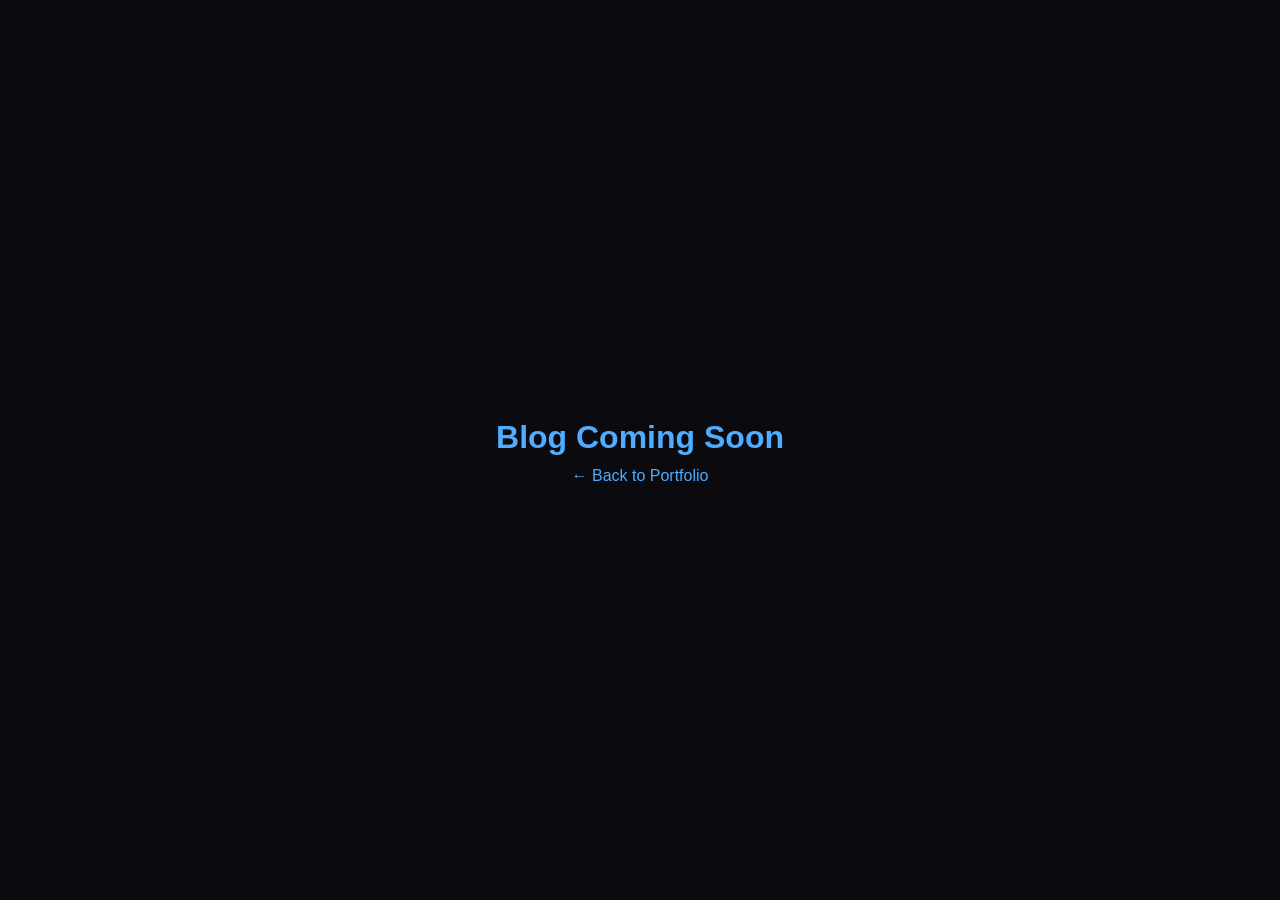
==== blog/index.html @ c4aecb7b "feat: complete UI/UX portfolio redesign" ====
<!DOCTYPE html>
<html lang="en">
<head>
  <meta charset="utf-8">
  <title>Blog - {data['name']}</title>
  <link rel="stylesheet" href="../css/main.css">
  <style>
    body { display: flex; justify-content: center; align-items: center; height: 100vh; }
    h1 { color: var(--accent-blue); }
  </style>
</head>
<body>
  <div style="text-align: center;">
    <h1>Blog Coming Soon</h1>
    <a href="../index.html">← Back to Portfolio</a>
  </div>
</body>
</html>
---- css/main.css ----
:root {
  --bg-color: #0a0a0f;
  --text-primary: #e2e8f0;
  --text-secondary: #94a3b8;
  --accent-blue: #4facfe;
  --accent-purple: #a855f7;
  --card-bg: rgba(255, 255, 255, 0.03);
  --card-border: rgba(255, 255, 255, 0.08);
  --glass-bg: rgba(10, 10, 15, 0.7);
}

/* Base Styles */
* {
  box-sizing: border-box;
  margin: 0;
  padding: 0;
}

body {
  font-family: 'Inter', sans-serif;
  background-color: var(--bg-color);
  color: var(--text-primary);
  line-height: 1.6;
  overflow-x: hidden;
}

h1, h2, h3, h4, h5, h6 {
  font-family: 'Outfit', sans-serif;
  font-weight: 600;
  color: #ffffff;
}

a {
  color: var(--accent-blue);
  text-decoration: none;
  transition: color 0.3s ease;
}

a:hover {
  color: #fff;
}

/* Navbar */
.navbar {
  position: fixed;
  top: 0;
  left: 0;
  width: 100%;
  padding: 1rem 2rem;
  background: var(--glass-bg);
  backdrop-filter: blur(12px);
  -webkit-backdrop-filter: blur(12px);
  border-bottom: 1px solid var(--card-border);
  display: flex;
  justify-content: space-between;
  align-items: center;
  z-index: 100;
}

.nav-brand {
  font-family: 'Outfit', sans-serif;
  font-size: 1.25rem;
  font-weight: 700;
  color: #fff;
  letter-spacing: 1px;
}

.nav-links {
  display: flex;
  gap: 2rem;
  list-style: none;
}

.nav-links a {
  color: var(--text-secondary);
  font-size: 0.95rem;
  font-weight: 500;
  text-transform: uppercase;
  letter-spacing: 0.5px;
}

.nav-links a:hover {
  color: var(--accent-blue);
}

.nav-links .blog-link {
  color: var(--accent-purple);
  border: 1px solid var(--accent-purple);
  padding: 0.25rem 0.75rem;
  border-radius: 20px;
}

.nav-links .blog-link:hover {
  background: rgba(168, 85, 247, 0.1);
}

/* Container */
.container {
  max-width: 1100px;
  margin: 0 auto;
  padding: 0 2rem;
}

/* Section Spacing */
.section {
  padding: 6rem 0;
}

.section-title {
  font-size: 2.5rem;
  margin-bottom: 3rem;
  text-align: center;
  background: linear-gradient(90deg, var(--accent-blue), var(--accent-purple));
  -webkit-background-clip: text;
  -webkit-text-fill-color: transparent;
}

/* Timeline (Experience) */
.timeline {
  position: relative;
  max-width: 800px;
  margin: 0 auto;
}

.timeline::before {
  content: '';
  position: absolute;
  top: 0;
  left: 20px;
  height: 100%;
  width: 2px;
  background: var(--card-border);
}

.timeline-item {
  position: relative;
  padding-left: 60px;
  margin-bottom: 3rem;
}

.timeline-marker {
  position: absolute;
  top: 5px;
  left: 14px;
  width: 14px;
  height: 14px;
  border-radius: 50%;
  background: var(--bg-color);
  border: 2px solid var(--accent-blue);
  box-shadow: 0 0 10px rgba(79, 172, 254, 0.5);
}

.timeline-content {
  background: var(--card-bg);
  border: 1px solid var(--card-border);
  padding: 1.5rem;
  border-radius: 12px;
  transition: transform 0.3s ease;
}

.timeline-content:hover {
  transform: translateY(-5px);
  border-color: rgba(79, 172, 254, 0.3);
}

.timeline-date {
  color: var(--accent-blue);
  font-size: 0.85rem;
  font-weight: 600;
  margin-bottom: 0.5rem;
  display: inline-block;
}

.timeline-title {
  font-size: 1.25rem;
  margin-bottom: 0.5rem;
}

.timeline-desc {
  color: var(--text-secondary);
  font-size: 0.95rem;
}
.timeline-desc ul {
  padding-left: 1.2rem;
  margin-top: 0.5rem;
}
.timeline-desc li {
  margin-bottom: 0.3rem;
}

/* Grid Cards (Projects, Achievements, Certs) */
.card-grid {
  display: grid;
  grid-template-columns: repeat(auto-fit, minmax(300px, 1fr));
  gap: 2rem;
}

.card {
  background: var(--card-bg);
  border: 1px solid var(--card-border);
  border-radius: 16px;
  padding: 2rem;
  transition: all 0.3s ease;
  display: flex;
  flex-direction: column;
}

.card:hover {
  transform: translateY(-10px);
  box-shadow: 0 10px 30px rgba(0, 0, 0, 0.5);
  border-color: rgba(168, 85, 247, 0.4);
}

.card-title {
  font-size: 1.5rem;
  margin-bottom: 1rem;
}

.card-body {
  color: var(--text-secondary);
  font-size: 0.95rem;
  flex-grow: 1;
}

.card-body ul {
  padding-left: 1.2rem;
  margin-top: 1rem;
}
.card-body li {
  margin-bottom: 0.5rem;
}

/* Specific styling for SVG diagrams inside cards */
.card-svg-wrapper {
  margin-top: 1.5rem;
  width: 100%;
  border-radius: 8px;
  overflow: hidden;
  background: rgba(0,0,0,0.2);
  border: 1px solid var(--card-border);
}

/* Skills Chart Container */
.skills-container {
  width: 100%;
  max-width: 600px;
  margin: 0 auto;
  height: 400px;
  position: relative;
}

/* Footer */
footer {
  text-align: center;
  padding: 2rem;
  border-top: 1px solid var(--card-border);
  color: var(--text-secondary);
  font-size: 0.9rem;
  margin-top: 4rem;
}

@media (max-width: 768px) {
  .nav-links {
    display: none; /* Consider a hamburger menu for mobile */
  }
  .section {
    padding: 4rem 0;
  }
}
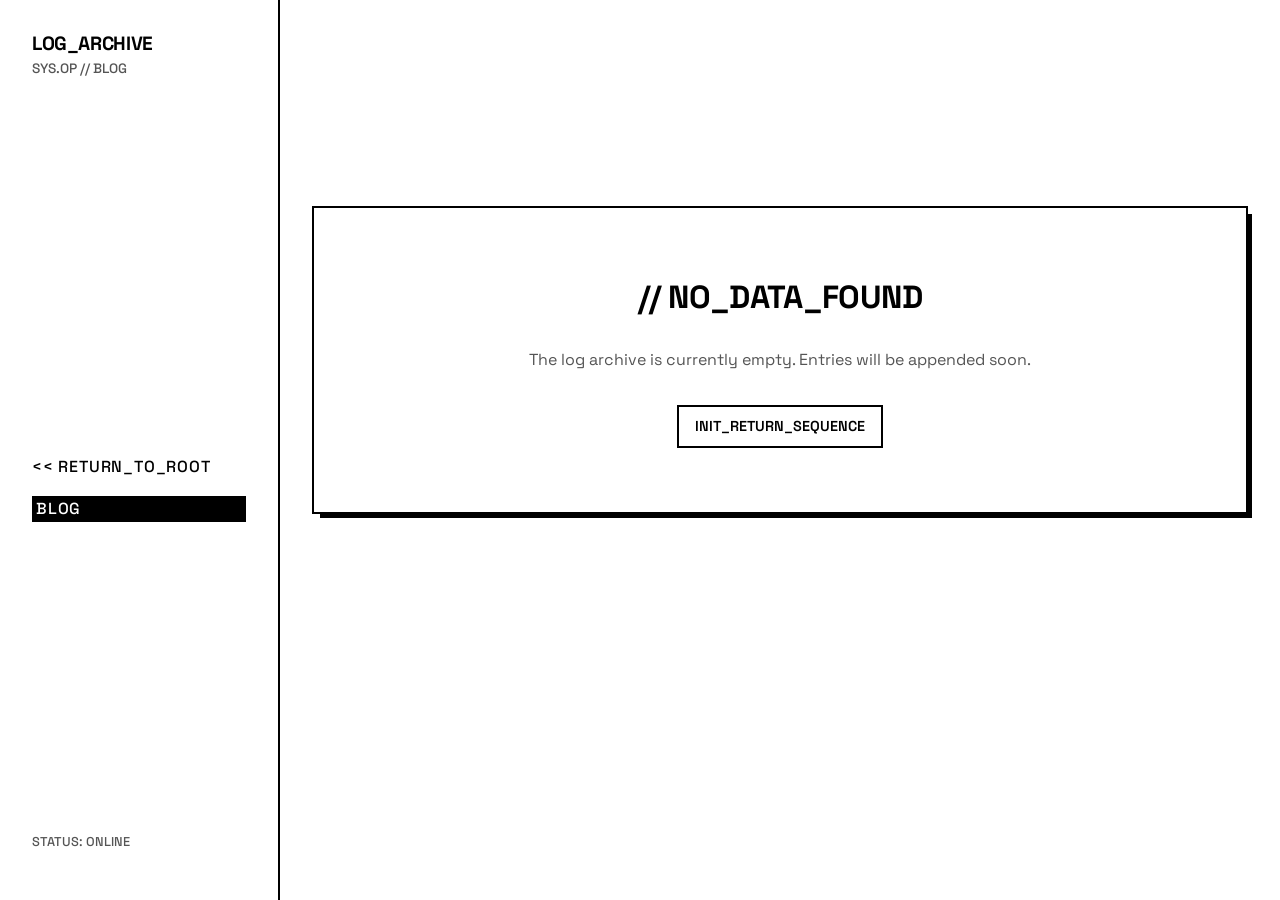
==== commit cfaa0518: "fix: Vercel typescript build errors" ====
--- a/blog/index.html
+++ b/blog/index.html
@@ -2,17 +2,49 @@
 <html lang="en">
 <head>
   <meta charset="utf-8">
-  <title>Blog - {data['name']}</title>
+  <meta name="viewport" content="width=device-width, initial-scale=1">
+  <title>LOG_ARCHIVE // BLOG</title>
+  
+  <link rel="stylesheet" href="../css/modern_normalize.css" />
+  <link rel="stylesheet" href="../css/html5bp.css">
   <link rel="stylesheet" href="../css/main.css">
-  <style>
-    body { display: flex; justify-content: center; align-items: center; height: 100vh; }
-    h1 { color: var(--accent-blue); }
-  </style>
 </head>
 <body>
-  <div style="text-align: center;">
-    <h1>Blog Coming Soon</h1>
-    <a href="../index.html">← Back to Portfolio</a>
-  </div>
+
+<div class="app-container">
+  
+  <!-- Left Navigation Rail -->
+  <nav class="nav-sidebar">
+    <div class="nav-brand">
+      <h1>LOG_ARCHIVE</h1>
+      <span>SYS.OP // BLOG</span>
+    </div>
+    
+    <div class="nav-links">
+      <a href="../index.html" class="nav-link"><< RETURN_TO_ROOT</a>
+      <a href="#" class="nav-link active">Blog</a>
+    </div>
+    
+    <div class="nav-footer">
+      <p>STATUS: ONLINE</p>
+    </div>
+  </nav>
+
+  <!-- Main Scrolling Content -->
+  <main class="main-content">
+    
+    <section class="section-block" style="min-height: 80vh; display: flex; flex-direction: column; justify-content: center;">
+      <div class="data-card" style="text-align: center; padding: var(--spacing-xl);">
+        <h2 style="border: none; margin-bottom: var(--spacing-md); font-size: 2rem;">// NO_DATA_FOUND</h2>
+        <p style="color: var(--text-secondary);">The log archive is currently empty. Entries will be appended soon.</p>
+        <div style="margin-top: var(--spacing-lg);">
+          <a href="../index.html" class="btn-primary">INIT_RETURN_SEQUENCE</a>
+        </div>
+      </div>
+    </section>
+
+  </main>
+</div>
+
 </body>
 </html>
--- a/css/html5bp.css
+++ b/css/html5bp.css
@@ -0,0 +1,247 @@
+/*! HTML5 Boilerplate v9.0.1 | MIT License | https://html5boilerplate.com/ */
+
+/* main.css 3.0.0 | MIT License | https://github.com/h5bp/main.css#readme */
+/*
+ * What follows is the result of much research on cross-browser styling.
+ * Credit left inline and big thanks to Nicolas Gallagher, Jonathan Neal,
+ * Kroc Camen, and the H5BP dev community and team.
+ */
+
+/* ==========================================================================
+   Base styles: opinionated defaults
+   ========================================================================== */
+
+html {
+  color: #222;
+  font-size: 1em;
+  line-height: 1.4;
+}
+
+/*
+ * Remove text-shadow in selection highlight:
+ * https://twitter.com/miketaylr/status/12228805301
+ *
+ * Customize the background color to match your design.
+ */
+
+::-moz-selection {
+  background: #b3d4fc;
+  text-shadow: none;
+}
+
+::selection {
+  background: #b3d4fc;
+  text-shadow: none;
+}
+
+/*
+ * A better looking default horizontal rule
+ */
+
+hr {
+  display: block;
+  height: 1px;
+  border: 0;
+  border-top: 1px solid #ccc;
+  margin: 1em 0;
+  padding: 0;
+}
+
+/*
+ * Remove the gap between audio, canvas, iframes,
+ * images, videos and the bottom of their containers:
+ * https://github.com/h5bp/html5-boilerplate/issues/440
+ */
+
+audio,
+canvas,
+iframe,
+img,
+svg,
+video {
+  vertical-align: middle;
+}
+
+/*
+ * Remove default fieldset styles.
+ */
+
+fieldset {
+  border: 0;
+  margin: 0;
+  padding: 0;
+}
+
+/*
+ * Allow only vertical resizing of textareas.
+ */
+
+textarea {
+  resize: vertical;
+}
+
+/* ==========================================================================
+   Author's custom styles
+   ========================================================================== */
+
+/* ==========================================================================
+   Helper classes
+   ========================================================================== */
+
+/*
+ * Hide visually and from screen readers
+ */
+
+.hidden,
+[hidden] {
+  display: none !important;
+}
+
+/*
+ * Hide only visually, but have it available for screen readers:
+ * https://snook.ca/archives/html_and_css/hiding-content-for-accessibility
+ *
+ * 1. For long content, line feeds are not interpreted as spaces and small width
+ *    causes content to wrap 1 word per line:
+ *    https://medium.com/@jessebeach/beware-smushed-off-screen-accessible-text-5952a4c2cbfe
+ */
+
+.visually-hidden {
+  border: 0;
+  clip: rect(0, 0, 0, 0);
+  height: 1px;
+  margin: -1px;
+  overflow: hidden;
+  padding: 0;
+  position: absolute;
+  white-space: nowrap;
+  width: 1px;
+  /* 1 */
+}
+
+/*
+ * Extends the .visually-hidden class to allow the element
+ * to be focusable when navigated to via the keyboard:
+ * https://www.drupal.org/node/897638
+ */
+
+.visually-hidden.focusable:active,
+.visually-hidden.focusable:focus {
+  clip: auto;
+  height: auto;
+  margin: 0;
+  overflow: visible;
+  position: static;
+  white-space: inherit;
+  width: auto;
+}
+
+/*
+ * Hide visually and from screen readers, but maintain layout
+ */
+
+.invisible {
+  visibility: hidden;
+}
+
+/*
+ * Clearfix: contain floats
+ *
+ * The use of `table` rather than `block` is only necessary if using
+ * `::before` to contain the top-margins of child elements.
+ */
+
+.clearfix::before,
+.clearfix::after {
+  content: "";
+  display: table;
+}
+
+.clearfix::after {
+  clear: both;
+}
+
+/* ==========================================================================
+   EXAMPLE Media Queries for Responsive Design.
+   These examples override the primary ('mobile first') styles.
+   Modify as content requires.
+   ========================================================================== */
+
+@media only screen and (min-width: 35em) {
+  /* Style adjustments for viewports that meet the condition */
+}
+
+@media print,
+  (-webkit-min-device-pixel-ratio: 1.25),
+  (min-resolution: 1.25dppx),
+  (min-resolution: 120dpi) {
+  /* Style adjustments for high resolution devices */
+}
+
+/* ==========================================================================
+   Print styles.
+   Inlined to avoid the additional HTTP request:
+   https://www.phpied.com/delay-loading-your-print-css/
+   ========================================================================== */
+
+@media print {
+  *,
+  *::before,
+  *::after {
+    background: #fff !important;
+    color: #000 !important;
+    /* Black prints faster */
+    box-shadow: none !important;
+    text-shadow: none !important;
+  }
+
+  a,
+  a:visited {
+    text-decoration: underline;
+  }
+
+  a[href]::after {
+    content: " (" attr(href) ")";
+  }
+
+  abbr[title]::after {
+    content: " (" attr(title) ")";
+  }
+
+  /*
+   * Don't show links that are fragment identifiers,
+   * or use the `javascript:` pseudo protocol
+   */
+  a[href^="#"]::after,
+  a[href^="javascript:"]::after {
+    content: "";
+  }
+
+  pre {
+    white-space: pre-wrap !important;
+  }
+
+  pre,
+  blockquote {
+    border: 1px solid #999;
+    page-break-inside: avoid;
+  }
+
+  tr,
+  img {
+    page-break-inside: avoid;
+  }
+
+  p,
+  h2,
+  h3 {
+    orphans: 3;
+    widows: 3;
+  }
+
+  h2,
+  h3 {
+    page-break-after: avoid;
+  }
+}
+
--- a/css/main.css
+++ b/css/main.css
@@ -1,269 +1,468 @@
+@import url('https://fonts.googleapis.com/css2?family=Space+Grotesk:wght@400;500;600;700&display=swap');
+
 :root {
-  --bg-color: #0a0a0f;
-  --text-primary: #e2e8f0;
-  --text-secondary: #94a3b8;
-  --accent-blue: #4facfe;
-  --accent-purple: #a855f7;
-  --card-bg: rgba(255, 255, 255, 0.03);
-  --card-border: rgba(255, 255, 255, 0.08);
-  --glass-bg: rgba(10, 10, 15, 0.7);
+  /* Minimalist Monochrome Token System */
+  --bg-color: #FFFFFF;
+  --surface-color: #FFFFFF;
+  --border-color: #000000;
+  --text-primary: #000000;
+  --text-secondary: #555555;
+  --accent-color: #000000; 
+  --accent-hover: #333333;
+  
+  --font-display: 'Space Grotesk', sans-serif;
+  --font-body: 'Space Grotesk', sans-serif;
+  
+  --spacing-xs: 0.25rem;
+  --spacing-sm: 0.5rem;
+  --spacing-md: 1rem;
+  --spacing-lg: 2rem;
+  --spacing-xl: 4rem;
 }
 
 /* Base Styles */
 * {
   box-sizing: border-box;
+}
+
+body {
+  font-family: var(--font-body);
+  background-color: var(--bg-color);
+  color: var(--text-primary);
   margin: 0;
   padding: 0;
-}
-
-body {
-  font-family: 'Inter', sans-serif;
+  line-height: 1.6;
+  font-size: 16px;
+  -webkit-font-smoothing: antialiased;
+}
+
+h1, h2, h3, h4, h5, h6 {
+  font-family: var(--font-display);
+  margin: 0 0 var(--spacing-md) 0;
+  font-weight: 700;
+  letter-spacing: -0.02em;
+  color: var(--text-primary);
+}
+
+h1 { font-size: 3rem; text-transform: uppercase; line-height: 1.1; }
+h2 { font-size: 1.5rem; text-transform: uppercase; border-bottom: 2px solid var(--border-color); padding-bottom: var(--spacing-sm); margin-bottom: var(--spacing-lg); }
+h3 { font-size: 1.25rem; font-weight: 600; }
+
+p { margin: 0 0 var(--spacing-md) 0; }
+
+a {
+  color: var(--text-primary);
+  text-decoration: underline;
+  text-decoration-thickness: 1px;
+  text-underline-offset: 4px;
+  transition: all 0.2s ease;
+}
+
+a:hover {
+  background-color: var(--text-primary);
+  color: var(--bg-color) !important;
+  text-decoration-color: transparent;
+}
+
+ul {
+  list-style-type: square;
+  padding-left: var(--spacing-lg);
+  color: var(--text-primary);
+}
+
+li {
+  margin-bottom: var(--spacing-sm);
+}
+
+/* Layout */
+.app-container {
+  display: grid;
+  grid-template-columns: 280px 1fr;
+  min-height: 100vh;
+}
+
+/* Navigation Sidebar */
+.nav-sidebar {
+  border-right: 2px solid var(--border-color);
+  padding: var(--spacing-lg);
+  position: sticky;
+  top: 0;
+  height: 100vh;
+  display: flex;
+  flex-direction: column;
+  justify-content: space-between;
   background-color: var(--bg-color);
-  color: var(--text-primary);
-  line-height: 1.6;
-  overflow-x: hidden;
-}
-
-h1, h2, h3, h4, h5, h6 {
-  font-family: 'Outfit', sans-serif;
-  font-weight: 600;
-  color: #ffffff;
-}
-
-a {
-  color: var(--accent-blue);
-  text-decoration: none;
-  transition: color 0.3s ease;
-}
-
-a:hover {
-  color: #fff;
-}
-
-/* Navbar */
-.navbar {
-  position: fixed;
-  top: 0;
-  left: 0;
-  width: 100%;
-  padding: 1rem 2rem;
-  background: var(--glass-bg);
-  backdrop-filter: blur(12px);
-  -webkit-backdrop-filter: blur(12px);
-  border-bottom: 1px solid var(--card-border);
-  display: flex;
-  justify-content: space-between;
-  align-items: center;
   z-index: 100;
+  overflow-y: auto;
 }
 
 .nav-brand {
-  font-family: 'Outfit', sans-serif;
-  font-size: 1.25rem;
-  font-weight: 700;
-  color: #fff;
-  letter-spacing: 1px;
+  margin-bottom: var(--spacing-xl);
+}
+
+.nav-brand h1 {
+  font-size: 1.2rem;
+  margin: 0;
+  line-height: 1.2;
+}
+
+.nav-brand span {
+  color: var(--text-secondary);
+  font-size: 0.85rem;
+  font-weight: 500;
 }
 
 .nav-links {
   display: flex;
-  gap: 2rem;
-  list-style: none;
-}
-
-.nav-links a {
-  color: var(--text-secondary);
-  font-size: 0.95rem;
+  flex-direction: column;
+  gap: var(--spacing-md);
+}
+
+.nav-link {
+  color: var(--text-primary);
+  font-size: 1rem;
   font-weight: 500;
   text-transform: uppercase;
-  letter-spacing: 0.5px;
-}
-
-.nav-links a:hover {
-  color: var(--accent-blue);
-}
-
-.nav-links .blog-link {
-  color: var(--accent-purple);
-  border: 1px solid var(--accent-purple);
-  padding: 0.25rem 0.75rem;
-  border-radius: 20px;
-}
-
-.nav-links .blog-link:hover {
-  background: rgba(168, 85, 247, 0.1);
-}
-
-/* Container */
-.container {
-  max-width: 1100px;
-  margin: 0 auto;
-  padding: 0 2rem;
-}
-
-/* Section Spacing */
-.section {
-  padding: 6rem 0;
-}
-
-.section-title {
-  font-size: 2.5rem;
-  margin-bottom: 3rem;
-  text-align: center;
-  background: linear-gradient(90deg, var(--accent-blue), var(--accent-purple));
-  -webkit-background-clip: text;
-  -webkit-text-fill-color: transparent;
-}
-
-/* Timeline (Experience) */
-.timeline {
+  letter-spacing: 0.05em;
+  display: inline-block;
+  text-decoration: none;
+}
+
+.nav-link:hover, .nav-link.active {
+  color: var(--bg-color) !important;
+  background-color: var(--text-primary) !important;
+  padding-left: var(--spacing-xs);
+}
+
+.nav-footer {
+  font-size: 0.8rem;
+  color: var(--text-secondary);
+  font-weight: 500;
+}
+
+/* Main Content Area */
+.main-content {
+  padding: 0;
+  min-width: 0; /* Prevents grid blowout */
+}
+
+/* Sections */
+.section-block {
+  padding: var(--spacing-xl) var(--spacing-lg);
+  border-bottom: 2px solid var(--border-color);
+}
+
+.section-block:last-child {
+  border-bottom: none;
+}
+
+/* Hero Section */
+.hero-section {
+  min-height: 80vh;
+  display: flex;
+  align-items: center;
   position: relative;
+  overflow: hidden;
+  padding: var(--spacing-xl) var(--spacing-lg);
+  border-bottom: 2px solid var(--border-color);
+}
+
+.hero-content {
+  position: relative;
+  z-index: 10;
   max-width: 800px;
-  margin: 0 auto;
-}
-
-.timeline::before {
-  content: '';
+}
+
+.sys-init {
+  color: var(--text-secondary);
+  font-size: 0.9rem;
+  margin-bottom: var(--spacing-md);
+  display: block;
+  font-weight: 600;
+  text-transform: uppercase;
+  letter-spacing: 0.05em;
+}
+
+.hero-title {
+  font-size: 5rem;
+  line-height: 1;
+  margin-bottom: var(--spacing-md);
+  word-break: break-word;
+}
+
+.hero-summary {
+  font-size: 1.25rem;
+  color: var(--text-secondary);
+  max-width: 650px;
+  font-weight: 500;
+}
+
+.hero-links {
+  display: flex;
+  flex-wrap: wrap;
+  gap: var(--spacing-md);
+  margin-top: var(--spacing-lg);
+}
+
+.btn-primary {
+  display: inline-block;
+  border: 2px solid var(--text-primary);
+  color: var(--text-primary) !important;
+  padding: var(--spacing-sm) var(--spacing-md);
+  text-transform: uppercase;
+  font-weight: 600;
+  font-size: 0.9rem;
+  background: transparent;
+  text-decoration: none;
+}
+
+.btn-primary:hover {
+  background-color: var(--text-primary);
+  color: var(--bg-color) !important;
+}
+
+/* Data Cards */
+.data-list {
+  display: flex;
+  flex-direction: column;
+  gap: var(--spacing-lg);
+}
+
+.data-card {
+  border: 2px solid var(--border-color);
+  background-color: var(--surface-color);
+  padding: var(--spacing-lg);
+  position: relative;
+}
+
+/* Blocky hover effect */
+.data-card::after {
+  content: "";
   position: absolute;
-  top: 0;
-  left: 20px;
+  top: 6px;
+  left: 6px;
+  width: 100%;
   height: 100%;
-  width: 2px;
-  background: var(--card-border);
-}
-
-.timeline-item {
+  background-color: var(--border-color);
+  z-index: -1;
+  transition: transform 0.2s ease;
+}
+
+.data-card:hover::after {
+  transform: translate(2px, 2px);
+}
+
+.data-card-header {
+  display: flex;
+  justify-content: space-between;
+  align-items: flex-start;
+  margin-bottom: var(--spacing-sm);
+  flex-wrap: wrap;
+  gap: var(--spacing-md);
+}
+
+.data-card-title {
+  font-family: var(--font-display);
+  font-size: 1.25rem;
+  margin: 0;
+  color: var(--text-primary);
+}
+
+.data-card-subtitle {
+  color: var(--text-secondary);
+  font-size: 1rem;
+  font-weight: 600;
+  margin-bottom: var(--spacing-sm);
+}
+
+.data-card-meta {
+  font-size: 0.9rem;
+  color: var(--text-primary);
+  font-weight: 600;
+  text-align: right;
+  border: 2px solid var(--border-color);
+  padding: var(--spacing-xs) var(--spacing-sm);
+}
+
+/* Projects Grid */
+.projects-grid {
+  display: grid;
+  grid-template-columns: repeat(auto-fill, minmax(320px, 1fr));
+  gap: var(--spacing-lg);
+}
+
+.project-card {
+  border: 2px solid var(--border-color);
+  background-color: var(--surface-color);
+  display: flex;
+  flex-direction: column;
   position: relative;
-  padding-left: 60px;
-  margin-bottom: 3rem;
-}
-
-.timeline-marker {
+}
+
+.project-card::after {
+  content: "";
   position: absolute;
-  top: 5px;
-  left: 14px;
-  width: 14px;
-  height: 14px;
-  border-radius: 50%;
-  background: var(--bg-color);
-  border: 2px solid var(--accent-blue);
-  box-shadow: 0 0 10px rgba(79, 172, 254, 0.5);
-}
-
-.timeline-content {
-  background: var(--card-bg);
-  border: 1px solid var(--card-border);
-  padding: 1.5rem;
-  border-radius: 12px;
-  transition: transform 0.3s ease;
-}
-
-.timeline-content:hover {
-  transform: translateY(-5px);
-  border-color: rgba(79, 172, 254, 0.3);
-}
-
-.timeline-date {
-  color: var(--accent-blue);
-  font-size: 0.85rem;
-  font-weight: 600;
-  margin-bottom: 0.5rem;
-  display: inline-block;
-}
-
-.timeline-title {
+  top: 6px;
+  left: 6px;
+  width: 100%;
+  height: 100%;
+  background-color: var(--border-color);
+  z-index: -1;
+  transition: transform 0.2s ease;
+}
+
+.project-card:hover::after {
+  transform: translate(2px, 2px);
+}
+
+.project-image-placeholder {
+  height: 200px;
+  border-bottom: 2px solid var(--border-color);
+  background-color: var(--bg-color);
+  display: flex;
+  align-items: center;
+  justify-content: center;
+  position: relative;
+  overflow: hidden;
+  background-image: repeating-linear-gradient(45deg, #f0f0f0 25%, transparent 25%, transparent 75%, #f0f0f0 75%, #f0f0f0), repeating-linear-gradient(45deg, #f0f0f0 25%, #ffffff 25%, #ffffff 75%, #f0f0f0 75%, #f0f0f0);
+  background-position: 0 0, 10px 10px;
+  background-size: 20px 20px;
+}
+
+.project-content {
+  padding: var(--spacing-lg);
+  flex: 1;
+  display: flex;
+  flex-direction: column;
+  background-color: var(--surface-color);
+}
+
+.project-content h3 {
+  margin-bottom: var(--spacing-sm);
   font-size: 1.25rem;
-  margin-bottom: 0.5rem;
-}
-
-.timeline-desc {
-  color: var(--text-secondary);
+}
+
+.project-content p {
+  font-size: 1rem;
+  color: var(--text-secondary);
+  flex: 1;
+}
+
+.project-links {
+  margin-top: var(--spacing-md);
+  padding-top: var(--spacing-md);
+  border-top: 2px solid var(--border-color);
+}
+
+/* Skills Grid */
+.skills-grid {
+  display: grid;
+  grid-template-columns: repeat(auto-fill, minmax(220px, 1fr));
+  gap: var(--spacing-md);
+}
+
+.skill-card {
+  border: 2px solid var(--border-color);
+  padding: var(--spacing-md);
+  background-color: var(--surface-color);
+}
+
+.skill-name {
+  color: var(--text-primary);
+  margin-bottom: var(--spacing-sm);
+  font-weight: 700;
+  font-size: 1rem;
+  text-transform: uppercase;
+  border-bottom: 2px solid var(--border-color);
+  padding-bottom: var(--spacing-xs);
+}
+
+.skill-list {
   font-size: 0.95rem;
-}
-.timeline-desc ul {
-  padding-left: 1.2rem;
-  margin-top: 0.5rem;
-}
-.timeline-desc li {
-  margin-bottom: 0.3rem;
-}
-
-/* Grid Cards (Projects, Achievements, Certs) */
-.card-grid {
-  display: grid;
-  grid-template-columns: repeat(auto-fit, minmax(300px, 1fr));
-  gap: 2rem;
-}
-
-.card {
-  background: var(--card-bg);
-  border: 1px solid var(--card-border);
-  border-radius: 16px;
-  padding: 2rem;
-  transition: all 0.3s ease;
-  display: flex;
-  flex-direction: column;
-}
-
-.card:hover {
-  transform: translateY(-10px);
-  box-shadow: 0 10px 30px rgba(0, 0, 0, 0.5);
-  border-color: rgba(168, 85, 247, 0.4);
-}
-
-.card-title {
-  font-size: 1.5rem;
-  margin-bottom: 1rem;
-}
-
-.card-body {
-  color: var(--text-secondary);
-  font-size: 0.95rem;
-  flex-grow: 1;
-}
-
-.card-body ul {
-  padding-left: 1.2rem;
-  margin-top: 1rem;
-}
-.card-body li {
-  margin-bottom: 0.5rem;
-}
-
-/* Specific styling for SVG diagrams inside cards */
-.card-svg-wrapper {
-  margin-top: 1.5rem;
-  width: 100%;
-  border-radius: 8px;
-  overflow: hidden;
-  background: rgba(0,0,0,0.2);
-  border: 1px solid var(--card-border);
-}
-
-/* Skills Chart Container */
-.skills-container {
-  width: 100%;
-  max-width: 600px;
-  margin: 0 auto;
-  height: 400px;
-  position: relative;
-}
-
-/* Footer */
-footer {
-  text-align: center;
-  padding: 2rem;
-  border-top: 1px solid var(--card-border);
-  color: var(--text-secondary);
-  font-size: 0.9rem;
-  margin-top: 4rem;
-}
-
-@media (max-width: 768px) {
+  color: var(--text-secondary);
+  line-height: 1.5;
+  font-weight: 500;
+}
+
+/* Responsive Mobile Rules */
+@media (max-width: 1024px) {
+  .hero-title {
+    font-size: 4rem;
+  }
+}
+
+@media (max-width: 900px) {
+  .app-container {
+    grid-template-columns: 1fr;
+    grid-template-rows: auto 1fr;
+  }
+  
+  .nav-sidebar {
+    height: auto;
+    position: relative;
+    border-right: none;
+    border-bottom: 2px solid var(--border-color);
+    padding: var(--spacing-md);
+    flex-direction: column;
+    align-items: flex-start;
+    gap: var(--spacing-md);
+  }
+
+  .nav-brand {
+    margin: 0;
+    width: 100%;
+    display: flex;
+    justify-content: space-between;
+    align-items: center;
+  }
+  
   .nav-links {
-    display: none; /* Consider a hamburger menu for mobile */
-  }
-  .section {
-    padding: 4rem 0;
-  }
-}
+    flex-direction: row;
+    flex-wrap: wrap;
+    gap: var(--spacing-sm) var(--spacing-md);
+    width: 100%;
+  }
+
+  .nav-footer {
+    width: 100%;
+    display: flex;
+    justify-content: space-between;
+    margin-top: var(--spacing-sm);
+  }
+}
+
+@media (max-width: 600px) {
+  .section-block {
+    padding: var(--spacing-lg) var(--spacing-md);
+  }
+
+  .hero-section {
+    padding: var(--spacing-xl) var(--spacing-md);
+    min-height: 60vh;
+  }
+
+  .hero-title {
+    font-size: 3rem;
+  }
+  
+  .hero-summary {
+    font-size: 1.1rem;
+  }
+
+  .data-card {
+    padding: var(--spacing-md);
+  }
+  
+  .data-card-header {
+    flex-direction: column;
+  }
+  
+  .data-card-meta {
+    text-align: left;
+    align-self: flex-start;
+  }
+  
+  .projects-grid {
+    grid-template-columns: 1fr;
+  }
+}
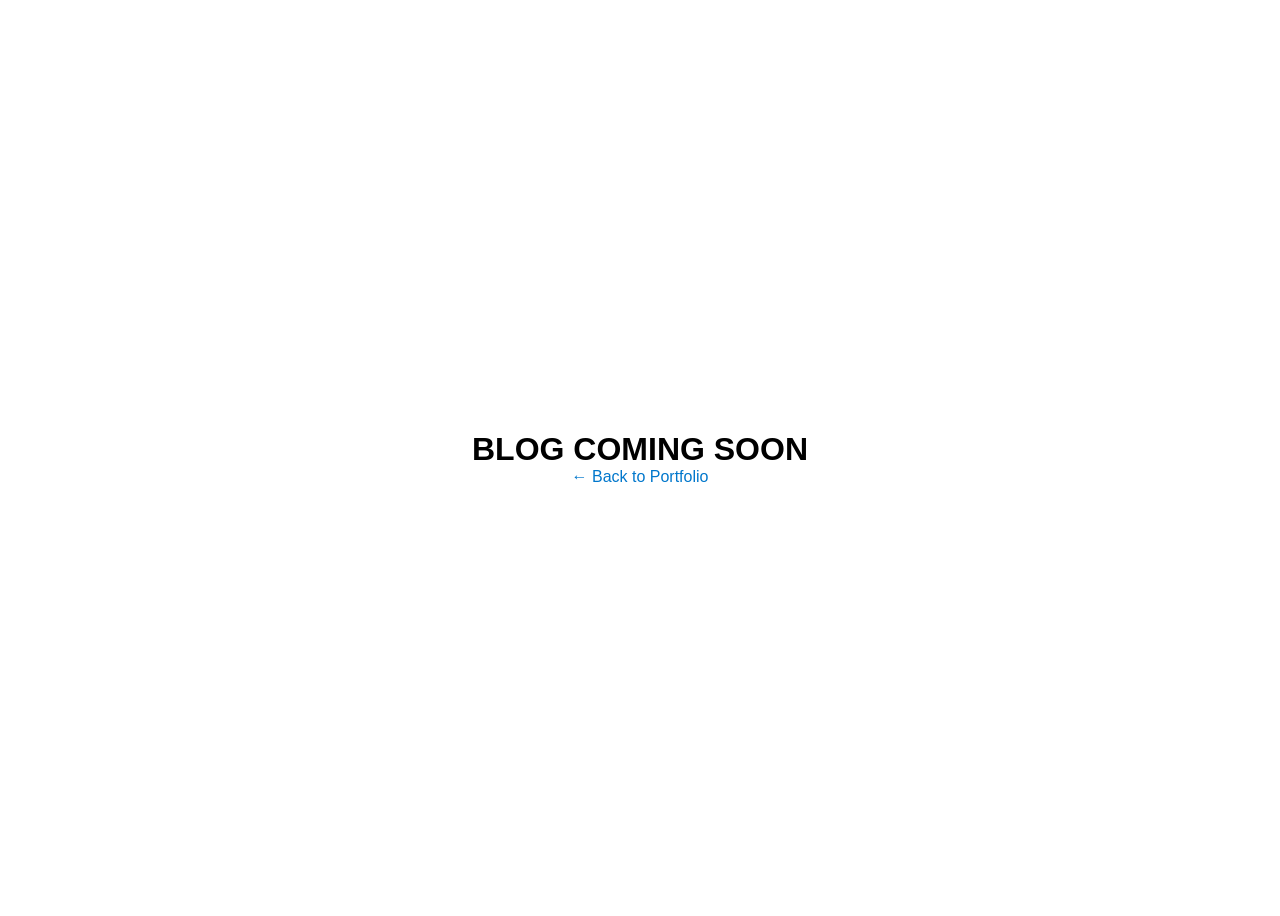
==== commit b770dea2: "fix: Vercel typescript build errors" ====
--- a/blog/index.html
+++ b/blog/index.html
@@ -2,49 +2,17 @@
 <html lang="en">
 <head>
   <meta charset="utf-8">
-  <meta name="viewport" content="width=device-width, initial-scale=1">
-  <title>LOG_ARCHIVE // BLOG</title>
-  
-  <link rel="stylesheet" href="../css/modern_normalize.css" />
-  <link rel="stylesheet" href="../css/html5bp.css">
+  <title>Blog - {data['name']}</title>
   <link rel="stylesheet" href="../css/main.css">
+  <style>
+    body { display: flex; justify-content: center; align-items: center; height: 100vh; }
+    h1 { color: var(--accent-blue); }
+  </style>
 </head>
 <body>
-
-<div class="app-container">
-  
-  <!-- Left Navigation Rail -->
-  <nav class="nav-sidebar">
-    <div class="nav-brand">
-      <h1>LOG_ARCHIVE</h1>
-      <span>SYS.OP // BLOG</span>
-    </div>
-    
-    <div class="nav-links">
-      <a href="../index.html" class="nav-link"><< RETURN_TO_ROOT</a>
-      <a href="#" class="nav-link active">Blog</a>
-    </div>
-    
-    <div class="nav-footer">
-      <p>STATUS: ONLINE</p>
-    </div>
-  </nav>
-
-  <!-- Main Scrolling Content -->
-  <main class="main-content">
-    
-    <section class="section-block" style="min-height: 80vh; display: flex; flex-direction: column; justify-content: center;">
-      <div class="data-card" style="text-align: center; padding: var(--spacing-xl);">
-        <h2 style="border: none; margin-bottom: var(--spacing-md); font-size: 2rem;">// NO_DATA_FOUND</h2>
-        <p style="color: var(--text-secondary);">The log archive is currently empty. Entries will be appended soon.</p>
-        <div style="margin-top: var(--spacing-lg);">
-          <a href="../index.html" class="btn-primary">INIT_RETURN_SEQUENCE</a>
-        </div>
-      </div>
-    </section>
-
-  </main>
-</div>
-
+  <div style="text-align: center;">
+    <h1>Blog Coming Soon</h1>
+    <a href="../index.html">← Back to Portfolio</a>
+  </div>
 </body>
 </html>
--- a/css/main.css
+++ b/css/main.css
@@ -1,468 +1,537 @@
-@import url('https://fonts.googleapis.com/css2?family=Space+Grotesk:wght@400;500;600;700&display=swap');
-
 :root {
-  /* Minimalist Monochrome Token System */
-  --bg-color: #FFFFFF;
-  --surface-color: #FFFFFF;
-  --border-color: #000000;
-  --text-primary: #000000;
-  --text-secondary: #555555;
-  --accent-color: #000000; 
-  --accent-hover: #333333;
-  
-  --font-display: 'Space Grotesk', sans-serif;
-  --font-body: 'Space Grotesk', sans-serif;
-  
-  --spacing-xs: 0.25rem;
-  --spacing-sm: 0.5rem;
-  --spacing-md: 1rem;
-  --spacing-lg: 2rem;
-  --spacing-xl: 4rem;
+  --link-color: #0077cc;
+  --link-color-hover: #00487c;
+  --header-footer-bg-color: #f0f0f0;
+  --aside-accent-color: #9d836b;
+  --skill-bar-fill-color: #f3e4c6;
+  --blockquote-bg-color: #f7fafc;
+  --blockquote-accent-color: #4a5568;
+  --blockquote-text-color: #4a5568;
+  --spacing-inline: 0.5rem;
 }
 
 /* Base Styles */
-* {
-  box-sizing: border-box;
-}
-
 body {
-  font-family: var(--font-body);
-  background-color: var(--bg-color);
-  color: var(--text-primary);
+  font-family: "Nunito", "Segoe UI", "Helvetica Neue", Helvetica, Arial,
+    sans-serif;
+  font-weight: 400;
+  display: grid;
+  grid-template-rows: auto 1fr auto;
+  min-height: 100vh;
+}
+
+h1,
+h2,
+h3,
+h4,
+h5,
+h6 {
+  margin: 0;
+  font-family: "Montserrat", "Segoe UI", "Helvetica Neue", Helvetica, Arial,
+    sans-serif;
+  font-weight: 400;
+  line-height: 1.2;
+}
+
+h1 {
+  font-size: 2rem;
+  font-weight: 600;
+  text-transform: uppercase;
+}
+
+h2 {
+  font-size: 1.4rem;
+  font-weight: 500;
+  text-transform: uppercase;
+}
+
+h3 {
+  font-size: 1.1rem;
+  font-weight: 500;
+}
+
+h4 {
+  font-size: 1rem;
+  font-weight: 500;
+}
+
+h5 {
+  font-size: 1rem;
+  font-weight: 500;
+}
+
+h6 {
+  font-size: 1rem;
+  font-weight: 500;
+}
+
+p {
+  margin: 0.75rem 0;
+}
+
+a {
+  color: var(--link-color) !important;
+  text-decoration: none;
+}
+
+a:hover {
+  color: var(--link-color-hover);
+  text-decoration: underline;
+}
+
+address {
+  font-style: normal;
+}
+
+figure,
+ul {
   margin: 0;
   padding: 0;
+}
+
+header,
+main,
+aside,
+footer {
+  padding: 2rem;
+}
+
+header {
+  padding-bottom: 0.5rem;
+}
+
+aside {
+  border-top: 1px solid #ccc;
+}
+
+footer {
+  text-align: center;
+}
+
+section {
+  margin-bottom: 1.5rem;
+}
+
+/* Utility */
+.block {
+  display: block;
+  margin: 0.25rem 0;
+}
+
+.flex-responsive {
+  display: flex;
+  flex-direction: column;
+  align-items: center;
+  text-align: center;
+}
+
+/* Main Layout */
+.container {
+  width: 100%;
+  max-width: 1200px;
+  margin: 0 auto;
+}
+
+.page-content .container {
+  display: grid;
+  grid-template-columns: 1fr;
+}
+
+.page-header,
+.page-footer {
+  background: var(--header-footer-bg-color);
+}
+
+.page-header {
+  border-bottom: 1px solid #ccc;
+}
+
+.page-header .container {
+  display: flex;
+  flex-direction: column;
+}
+
+.header-top {
+  gap: 1rem;
+}
+
+.header-image {
+  width: 100%;
+  max-width: 256px;
+  aspect-ratio: 1 / 1;
+  border-radius: 50%;
+  object-fit: cover;
+  border: 1px solid #999;
+}
+
+.header-info ul {
+  margin: 1rem 0;
+}
+
+.link-with-icon {
+  display: flex;
+  align-items: center;
+  gap: 0.25rem;
+}
+
+.header-label {
+  font-size: 1.3rem;
+  color: #444;
+  margin-top: 0.2rem;
+  margin-bottom: 0.8rem;
+}
+
+.header-summary {
+  margin: 1.25rem 0;
+}
+
+.page-footer {
+  border-top: 1px solid #ccc;
+}
+
+.section-heading {
+  display: flex;
+  align-items: center;
+  text-align: center;
+  margin-bottom: 1rem;
+}
+
+.section-heading::before,
+.section-heading::after {
+  content: "";
+  flex: 1;
+  border-bottom: 1px solid #ccc;
+  margin: 0 1rem;
+}
+
+aside .section-heading {
+  align-items: flex-start;
+  text-align: left;
+  border-left: 4px solid var(--aside-accent-color);
+  padding-left: 0.5rem;
+  margin-bottom: 0.75rem;
+}
+
+aside .section-heading::before,
+aside .section-heading::after {
+  content: none;
+}
+
+.section-label {
+  font-size: 0.9rem;
+  color: #444;
+  margin-top: 0.25rem;
+  margin-bottom: 0.5rem;
+}
+
+/* Images */
+img {
+  max-width: 100%;
+  height: auto;
+}
+
+.gallery {
+  display: grid;
+  gap: 1rem;
+  justify-items: center;
+  margin: 0.5rem 0;
+}
+
+.main-gallery {
+  grid-template-columns: 1fr;
+}
+
+.side-gallery {
+  grid-template-columns: 1fr;
+}
+
+figcaption {
+  text-align: center;
+  color: #666;
+  font-size: 0.9rem;
+  margin-top: 0.5rem;
+  font-style: italic;
+}
+
+/* Lists */
+main ul,
+aside ul {
+  list-style-type: disc;
+  list-style-position: inside;
+  padding-left: 0;
+  margin: 0.75rem 0;
+}
+
+main li,
+aside li {
+  margin-bottom: 0.5rem;
+}
+
+.unstyled-list {
+  list-style: none;
+}
+
+.inline-list {
+  list-style: none;
+  gap: 0.25rem;
+}
+
+.inline-list li {
+  display: flex; /* This is for HTML Whitespace Issues */
+}
+
+/* Skillbars */
+.skill-bar {
+  width: 100%;
+  height: 1.5rem;
+  margin-top: 0.25rem;
+  margin-bottom: 1rem;
+  background: #eee;
+  border: 1px solid #848484;
+  border-radius: 2px;
+  overflow: hidden;
+}
+
+.skill-bar-fill {
+  height: 100%;
+  background: var(--skill-bar-fill-color) !important;
+  border-right: 1px solid #848484;
+  border-radius: 2px;
+  display: flex;
+  align-items: center;
+  padding-left: 0.5rem;
+}
+
+.skill-bar-label {
+  color: #333;
+  font-size: 0.9rem;
+  white-space: nowrap;
+}
+
+.w-0 {
+  width: 0%;
+}
+
+.w-10 {
+  width: 10%;
+}
+
+.w-20 {
+  width: 20%;
+}
+
+.w-25 {
+  width: 25%;
+}
+
+.w-30 {
+  width: 30%;
+}
+
+.w-40 {
+  width: 40%;
+}
+
+.w-50 {
+  width: 50%;
+}
+
+.w-60 {
+  width: 60%;
+}
+
+.w-70 {
+  width: 70%;
+}
+
+.w-75 {
+  width: 75%;
+}
+
+.w-80 {
+  width: 80%;
+}
+
+.w-90 {
+  width: 90%;
+}
+
+.w-100 {
+  width: 100%;
+  border-right: none;
+}
+
+/* Blockquotes */
+blockquote {
+  margin: 1rem 2rem;
+  padding: 1.5rem 2rem;
+  background-color: var(--blockquote-bg-color);
+  border-left: 4px solid var(--blockquote-accent-color);
+  font-style: italic;
+  color: var(--blockquote-text-color);
   line-height: 1.6;
-  font-size: 16px;
-  -webkit-font-smoothing: antialiased;
-}
-
-h1, h2, h3, h4, h5, h6 {
-  font-family: var(--font-display);
-  margin: 0 0 var(--spacing-md) 0;
-  font-weight: 700;
-  letter-spacing: -0.02em;
-  color: var(--text-primary);
-}
-
-h1 { font-size: 3rem; text-transform: uppercase; line-height: 1.1; }
-h2 { font-size: 1.5rem; text-transform: uppercase; border-bottom: 2px solid var(--border-color); padding-bottom: var(--spacing-sm); margin-bottom: var(--spacing-lg); }
-h3 { font-size: 1.25rem; font-weight: 600; }
-
-p { margin: 0 0 var(--spacing-md) 0; }
-
-a {
-  color: var(--text-primary);
-  text-decoration: underline;
-  text-decoration-thickness: 1px;
-  text-underline-offset: 4px;
-  transition: all 0.2s ease;
-}
-
-a:hover {
-  background-color: var(--text-primary);
-  color: var(--bg-color) !important;
-  text-decoration-color: transparent;
-}
-
-ul {
-  list-style-type: square;
-  padding-left: var(--spacing-lg);
-  color: var(--text-primary);
-}
-
-li {
-  margin-bottom: var(--spacing-sm);
-}
-
-/* Layout */
-.app-container {
-  display: grid;
-  grid-template-columns: 280px 1fr;
-  min-height: 100vh;
-}
-
-/* Navigation Sidebar */
-.nav-sidebar {
-  border-right: 2px solid var(--border-color);
-  padding: var(--spacing-lg);
-  position: sticky;
-  top: 0;
-  height: 100vh;
-  display: flex;
-  flex-direction: column;
-  justify-content: space-between;
-  background-color: var(--bg-color);
-  z-index: 100;
-  overflow-y: auto;
-}
-
-.nav-brand {
-  margin-bottom: var(--spacing-xl);
-}
-
-.nav-brand h1 {
-  font-size: 1.2rem;
-  margin: 0;
-  line-height: 1.2;
-}
-
-.nav-brand span {
-  color: var(--text-secondary);
-  font-size: 0.85rem;
-  font-weight: 500;
-}
-
-.nav-links {
-  display: flex;
-  flex-direction: column;
-  gap: var(--spacing-md);
-}
-
-.nav-link {
-  color: var(--text-primary);
-  font-size: 1rem;
-  font-weight: 500;
-  text-transform: uppercase;
-  letter-spacing: 0.05em;
-  display: inline-block;
-  text-decoration: none;
-}
-
-.nav-link:hover, .nav-link.active {
-  color: var(--bg-color) !important;
-  background-color: var(--text-primary) !important;
-  padding-left: var(--spacing-xs);
-}
-
-.nav-footer {
-  font-size: 0.8rem;
-  color: var(--text-secondary);
-  font-weight: 500;
-}
-
-/* Main Content Area */
-.main-content {
-  padding: 0;
-  min-width: 0; /* Prevents grid blowout */
-}
-
-/* Sections */
-.section-block {
-  padding: var(--spacing-xl) var(--spacing-lg);
-  border-bottom: 2px solid var(--border-color);
-}
-
-.section-block:last-child {
-  border-bottom: none;
-}
-
-/* Hero Section */
-.hero-section {
-  min-height: 80vh;
-  display: flex;
-  align-items: center;
-  position: relative;
-  overflow: hidden;
-  padding: var(--spacing-xl) var(--spacing-lg);
-  border-bottom: 2px solid var(--border-color);
-}
-
-.hero-content {
-  position: relative;
-  z-index: 10;
-  max-width: 800px;
-}
-
-.sys-init {
-  color: var(--text-secondary);
-  font-size: 0.9rem;
-  margin-bottom: var(--spacing-md);
-  display: block;
-  font-weight: 600;
-  text-transform: uppercase;
-  letter-spacing: 0.05em;
-}
-
-.hero-title {
-  font-size: 5rem;
-  line-height: 1;
-  margin-bottom: var(--spacing-md);
-  word-break: break-word;
-}
-
-.hero-summary {
-  font-size: 1.25rem;
-  color: var(--text-secondary);
-  max-width: 650px;
-  font-weight: 500;
-}
-
-.hero-links {
-  display: flex;
-  flex-wrap: wrap;
-  gap: var(--spacing-md);
-  margin-top: var(--spacing-lg);
-}
-
-.btn-primary {
-  display: inline-block;
-  border: 2px solid var(--text-primary);
-  color: var(--text-primary) !important;
-  padding: var(--spacing-sm) var(--spacing-md);
-  text-transform: uppercase;
-  font-weight: 600;
-  font-size: 0.9rem;
-  background: transparent;
-  text-decoration: none;
-}
-
-.btn-primary:hover {
-  background-color: var(--text-primary);
-  color: var(--bg-color) !important;
-}
-
-/* Data Cards */
-.data-list {
-  display: flex;
-  flex-direction: column;
-  gap: var(--spacing-lg);
-}
-
-.data-card {
-  border: 2px solid var(--border-color);
-  background-color: var(--surface-color);
-  padding: var(--spacing-lg);
-  position: relative;
-}
-
-/* Blocky hover effect */
-.data-card::after {
-  content: "";
-  position: absolute;
-  top: 6px;
-  left: 6px;
-  width: 100%;
-  height: 100%;
-  background-color: var(--border-color);
-  z-index: -1;
-  transition: transform 0.2s ease;
-}
-
-.data-card:hover::after {
-  transform: translate(2px, 2px);
-}
-
-.data-card-header {
-  display: flex;
-  justify-content: space-between;
-  align-items: flex-start;
-  margin-bottom: var(--spacing-sm);
-  flex-wrap: wrap;
-  gap: var(--spacing-md);
-}
-
-.data-card-title {
-  font-family: var(--font-display);
-  font-size: 1.25rem;
-  margin: 0;
-  color: var(--text-primary);
-}
-
-.data-card-subtitle {
-  color: var(--text-secondary);
-  font-size: 1rem;
-  font-weight: 600;
-  margin-bottom: var(--spacing-sm);
-}
-
-.data-card-meta {
-  font-size: 0.9rem;
-  color: var(--text-primary);
-  font-weight: 600;
-  text-align: right;
-  border: 2px solid var(--border-color);
-  padding: var(--spacing-xs) var(--spacing-sm);
-}
-
-/* Projects Grid */
+  border-radius: 0 4px 4px 0;
+  box-shadow: 0 1px 3px rgba(0, 0, 0, 0.1);
+}
+
+@media (min-width: 37.5rem) {
+  .main-gallery {
+    grid-template-columns: repeat(3, 1fr);
+  }
+
+  .side-gallery {
+    grid-template-columns: repeat(2, 1fr);
+  }
+}
+
+@media (min-width: 48rem) {
+  aside {
+    border-top: none;
+    border-left: 1px solid #ccc;
+  }
+
+  aside h1 {
+    font-size: 1.4rem;
+  }
+
+  aside h2 {
+    font-size: 1.1rem;
+  }
+
+  aside h3 {
+    font-size: 1rem;
+  }
+
+  aside h4 {
+    font-size: 1rem;
+  }
+
+  aside h5 {
+    font-size: 1rem;
+  }
+
+  aside h6 {
+    font-size: 1rem;
+  }
+
+  header {
+    padding-bottom: 1.5rem;
+  }
+
+  .flex-responsive {
+    flex-direction: row;
+    align-items: flex-start;
+    text-align: left;
+  }
+
+  .page-content .container {
+    grid-template-columns: 2fr 1fr;
+  }
+
+  .header-top {
+    gap: 2rem;
+  }
+
+  .header-image {
+    max-width: 192px;
+  }
+
+  .header-info {
+    margin-top: 0.5rem;
+  }
+
+  .page-header ul {
+    margin: 0.5rem 0;
+  }
+
+  .inline-list {
+    gap: var(--spacing-inline);
+  }
+
+  .inline-list li:not(:last-child)::after {
+    content: "|";
+    margin-left: var(--spacing-inline);
+    color: #ccc;
+  }
+
+  .side-gallery {
+    grid-template-columns: 1fr;
+  }
+}
+
+/* Cards */
 .projects-grid {
   display: grid;
-  grid-template-columns: repeat(auto-fill, minmax(320px, 1fr));
-  gap: var(--spacing-lg);
-}
-
-.project-card {
-  border: 2px solid var(--border-color);
-  background-color: var(--surface-color);
+  gap: 1.5rem;
+  grid-template-columns: 1fr;
+}
+
+@media (min-width: 48rem) {
+  .projects-grid {
+    grid-template-columns: repeat(2, 1fr);
+  }
+}
+
+.card {
+  background: #ffffff;
+  border: 1px solid #eaeaea;
+  border-radius: 8px;
+  padding: 1.5rem;
+  box-shadow: 0 4px 6px rgba(0, 0, 0, 0.05);
+  transition: transform 0.2s ease, box-shadow 0.2s ease;
+  height: 100%;
   display: flex;
   flex-direction: column;
-  position: relative;
-}
-
-.project-card::after {
-  content: "";
-  position: absolute;
-  top: 6px;
-  left: 6px;
-  width: 100%;
-  height: 100%;
-  background-color: var(--border-color);
-  z-index: -1;
-  transition: transform 0.2s ease;
-}
-
-.project-card:hover::after {
-  transform: translate(2px, 2px);
-}
-
-.project-image-placeholder {
-  height: 200px;
-  border-bottom: 2px solid var(--border-color);
-  background-color: var(--bg-color);
-  display: flex;
-  align-items: center;
-  justify-content: center;
-  position: relative;
-  overflow: hidden;
-  background-image: repeating-linear-gradient(45deg, #f0f0f0 25%, transparent 25%, transparent 75%, #f0f0f0 75%, #f0f0f0), repeating-linear-gradient(45deg, #f0f0f0 25%, #ffffff 25%, #ffffff 75%, #f0f0f0 75%, #f0f0f0);
-  background-position: 0 0, 10px 10px;
-  background-size: 20px 20px;
-}
-
-.project-content {
-  padding: var(--spacing-lg);
-  flex: 1;
-  display: flex;
-  flex-direction: column;
-  background-color: var(--surface-color);
-}
-
-.project-content h3 {
-  margin-bottom: var(--spacing-sm);
-  font-size: 1.25rem;
-}
-
-.project-content p {
-  font-size: 1rem;
-  color: var(--text-secondary);
-  flex: 1;
-}
-
-.project-links {
-  margin-top: var(--spacing-md);
-  padding-top: var(--spacing-md);
-  border-top: 2px solid var(--border-color);
-}
-
-/* Skills Grid */
-.skills-grid {
-  display: grid;
-  grid-template-columns: repeat(auto-fill, minmax(220px, 1fr));
-  gap: var(--spacing-md);
-}
-
-.skill-card {
-  border: 2px solid var(--border-color);
-  padding: var(--spacing-md);
-  background-color: var(--surface-color);
-}
-
-.skill-name {
-  color: var(--text-primary);
-  margin-bottom: var(--spacing-sm);
-  font-weight: 700;
-  font-size: 1rem;
-  text-transform: uppercase;
-  border-bottom: 2px solid var(--border-color);
-  padding-bottom: var(--spacing-xs);
-}
-
-.skill-list {
-  font-size: 0.95rem;
-  color: var(--text-secondary);
-  line-height: 1.5;
+}
+
+.card:hover {
+  transform: translateY(-5px);
+  box-shadow: 0 10px 15px rgba(0, 0, 0, 0.1);
+}
+
+.card h3 {
+  margin-bottom: 0.75rem;
+}
+
+.card p {
+  flex-grow: 1;
+}
+
+/* Badges */
+.badge-container {
+  display: flex;
+  flex-wrap: wrap;
+  gap: 0.75rem;
+  margin-top: 1rem;
+}
+
+.badge {
+  display: inline-block;
+  padding: 0.4rem 1rem;
+  background-color: var(--aside-accent-color, #9d836b);
+  color: #ffffff !important;
+  border-radius: 9999px;
+  font-size: 0.9rem;
   font-weight: 500;
-}
-
-/* Responsive Mobile Rules */
-@media (max-width: 1024px) {
-  .hero-title {
-    font-size: 4rem;
-  }
-}
-
-@media (max-width: 900px) {
-  .app-container {
-    grid-template-columns: 1fr;
-    grid-template-rows: auto 1fr;
-  }
-  
-  .nav-sidebar {
-    height: auto;
-    position: relative;
-    border-right: none;
-    border-bottom: 2px solid var(--border-color);
-    padding: var(--spacing-md);
-    flex-direction: column;
-    align-items: flex-start;
-    gap: var(--spacing-md);
-  }
-
-  .nav-brand {
-    margin: 0;
-    width: 100%;
-    display: flex;
-    justify-content: space-between;
-    align-items: center;
-  }
-  
-  .nav-links {
-    flex-direction: row;
-    flex-wrap: wrap;
-    gap: var(--spacing-sm) var(--spacing-md);
-    width: 100%;
-  }
-
-  .nav-footer {
-    width: 100%;
-    display: flex;
-    justify-content: space-between;
-    margin-top: var(--spacing-sm);
-  }
-}
-
-@media (max-width: 600px) {
-  .section-block {
-    padding: var(--spacing-lg) var(--spacing-md);
-  }
-
-  .hero-section {
-    padding: var(--spacing-xl) var(--spacing-md);
-    min-height: 60vh;
-  }
-
-  .hero-title {
-    font-size: 3rem;
-  }
-  
-  .hero-summary {
-    font-size: 1.1rem;
-  }
-
-  .data-card {
-    padding: var(--spacing-md);
-  }
-  
-  .data-card-header {
-    flex-direction: column;
-  }
-  
-  .data-card-meta {
-    text-align: left;
-    align-self: flex-start;
-  }
-  
-  .projects-grid {
-    grid-template-columns: 1fr;
-  }
-}
+  text-decoration: none;
+  transition: background-color 0.2s ease, transform 0.1s ease;
+}
+
+.badge:hover {
+  background-color: #836d59;
+  transform: scale(1.05);
+  text-decoration: none;
+}
+
+@media print {
+  .skill-bar-label {
+    background: transparent !important;
+    background-color: transparent !important;
+    mix-blend-mode: darken;
+  }
+
+  body {
+    -webkit-print-color-adjust: exact !important;
+    print-color-adjust: exact !important;
+  }
+}
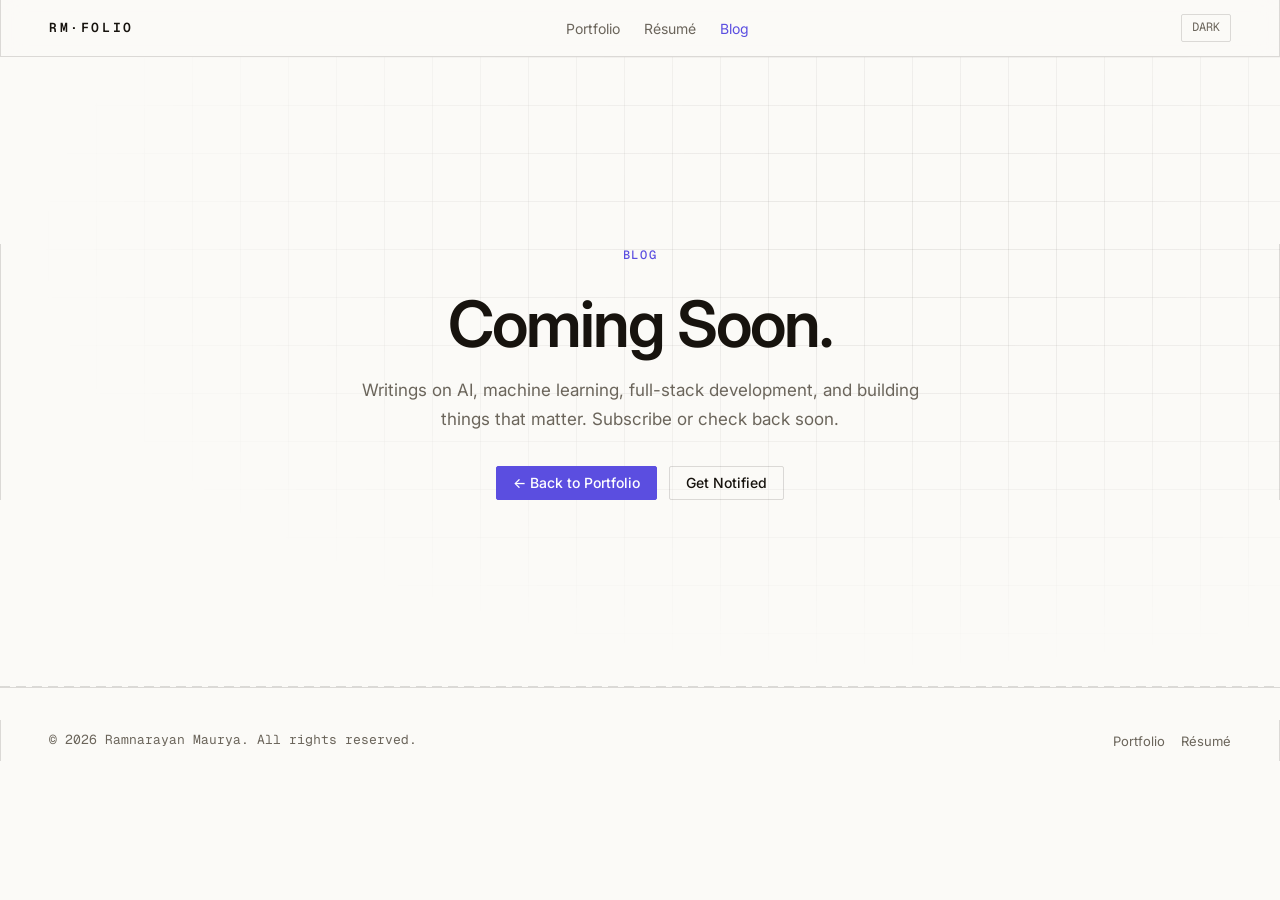
==== commit fa5ee299: "feat: redesign portfolio UI/UX with kit design system - Port src/kit design tokens (Inter+Geist Mono" ====
--- a/blog/index.html
+++ b/blog/index.html
@@ -1,18 +1,87 @@
 <!DOCTYPE html>
 <html lang="en">
-<head>
-  <meta charset="utf-8">
-  <title>Blog - {data['name']}</title>
-  <link rel="stylesheet" href="../css/main.css">
-  <style>
-    body { display: flex; justify-content: center; align-items: center; height: 100vh; }
-    h1 { color: var(--accent-blue); }
-  </style>
-</head>
-<body>
-  <div style="text-align: center;">
-    <h1>Blog Coming Soon</h1>
-    <a href="../index.html">← Back to Portfolio</a>
-  </div>
-</body>
+  <head>
+    <meta charset="utf-8">
+    <meta name="viewport" content="width=device-width, initial-scale=1">
+    <title>Blog — Ramnarayan Maurya</title>
+    <meta name="description" content="Blog posts and writings by Ramnarayan Maurya on AI, ML, and software engineering.">
+
+    <!-- Fonts -->
+    <link rel="preconnect" href="https://fonts.googleapis.com">
+    <link rel="preconnect" href="https://fonts.gstatic.com" crossorigin>
+    <link href="https://fonts.googleapis.com/css2?family=Inter:wght@400;500;600;700&family=Geist+Mono:wght@400;500;600&display=swap" rel="stylesheet">
+
+    <!-- Design system -->
+    <link rel="stylesheet" href="../css/modern_normalize.css">
+    <link rel="stylesheet" href="../css/kit.css">
+    <link rel="stylesheet" href="../css/main.css">
+
+    <meta name="theme-color" content="#08090d">
+    <link rel="icon" href="/favicon.ico" sizes="any">
+    <link rel="icon" href="/icon.svg" type="image/svg+xml">
+    <link rel="apple-touch-icon" href="/icon.png">
+
+    <script>
+      (function(){
+        var t=localStorage.getItem('portfolio-theme');
+        if(!t) t=window.matchMedia('(prefers-color-scheme:dark)').matches?'dark':'light';
+        document.documentElement.classList.add('theme-'+t);
+      })();
+    </script>
+  </head>
+  <body>
+    <div id="scroll-progress" aria-hidden="true"></div>
+
+    <header class="site-header" role="banner">
+      <div class="frame">
+        <a href="../index.html" class="site-logo" aria-label="Back to Portfolio">RM·FOLIO</a>
+        <nav aria-label="Main navigation">
+          <ul class="site-nav">
+            <li><a href="../index.html">Portfolio</a></li>
+            <li><a href="../resume.html">Résumé</a></li>
+            <li><a href="index.html" aria-current="page" style="color:var(--accent);">Blog</a></li>
+          </ul>
+        </nav>
+        <div class="header-actions">
+          <button id="theme-toggle" aria-label="Toggle theme">DARK</button>
+        </div>
+      </div>
+    </header>
+
+    <!-- Coming soon section -->
+    <section class="hero dashed-b" style="min-height:70vh;display:flex;align-items:center;" aria-label="Blog coming soon">
+      <div class="grid-bg" aria-hidden="true"></div>
+      <div class="frame" style="position:relative;z-index:1;text-align:center;">
+        <div class="rise rise-1" style="margin-bottom:1.5rem;">
+          <span class="eyebrow">Blog</span>
+        </div>
+        <h1 class="rise rise-2" style="font-size:clamp(2rem,6vw,4rem);font-weight:600;letter-spacing:-.03em;margin:0 0 1rem;">
+          Coming Soon.
+        </h1>
+        <p class="rise rise-3" style="max-width:36rem;margin:0 auto 2rem;font-size:1.0625rem;color:var(--muted-fg);line-height:1.7;">
+          Writings on AI, machine learning, full-stack development, and building things that matter. Subscribe or check back soon.
+        </p>
+        <div class="rise rise-4" style="display:flex;gap:.75rem;justify-content:center;flex-wrap:wrap;">
+          <a href="../index.html" class="btn btn-primary">← Back to Portfolio</a>
+          <a href="mailto:byramnarayan@gmail.com" class="btn btn-ghost">Get Notified</a>
+        </div>
+      </div>
+    </section>
+
+    <footer class="site-footer" role="contentinfo">
+      <div class="frame">
+        <p class="footer-copy">© 2026 Ramnarayan Maurya. All rights reserved.</p>
+        <ul class="footer-links">
+          <li><a href="../index.html">Portfolio</a></li>
+          <li><a href="../resume.html">Résumé</a></li>
+        </ul>
+      </div>
+    </footer>
+
+    <script src="../js/app.js" defer></script>
+    <style>
+      .observe-rise { opacity: 0; transform: translateY(12px); transition: opacity .55s ease, transform .55s ease; }
+      .observe-rise.risen { opacity: 1; transform: none; }
+    </style>
+  </body>
 </html>
--- a/css/kit.css
+++ b/css/kit.css
@@ -0,0 +1,409 @@
+/* ============================================================
+   KIT DESIGN TOKENS — ported from src/kit/kit.css
+   Technical-editorial: hairlines, mono labels, one accent.
+   ============================================================ */
+
+/* Google Fonts */
+@import url('https://fonts.googleapis.com/css2?family=Inter:wght@400;500;600;700&family=Geist+Mono:wght@400;500;600&display=swap');
+
+/* ── Token definitions ─────────────────────────────────────── */
+:root {
+  /* Light palette */
+  --background:          #fbfaf7;
+  --foreground:          #17130e;
+  --card:                #ffffff;
+  --muted:               #f1efe9;
+  --muted-fg:            #6b655b;
+  --border:              rgba(23,19,14,.14);
+  --accent:              #5b4ee0;
+  --accent-soft:         rgba(91,78,224,.10);
+  --accent-fg:           #ffffff;
+  --ok:                  #1a7f45;
+  --warn:                #c2530a;
+  --bad:                 #d23b3a;
+  --info:                #1d5fe0;
+
+  /* Typography */
+  --font-sans:  'Inter', ui-sans-serif, system-ui, sans-serif;
+  --font-mono:  'Geist Mono', ui-monospace, SFMono-Regular, Menlo, monospace;
+
+  /* Spacing & radii */
+  --radius-sm:   2px;
+  --radius:      4px;
+  --max-w:       1300px;
+}
+
+@media (prefers-color-scheme: dark) {
+  :root {
+    --background:   #08090d;
+    --foreground:   #fafafa;
+    --card:         #0d0f15;
+    --muted:        #12141b;
+    --muted-fg:     #8d93a3;
+    --border:       rgba(255,255,255,.10);
+    --accent:       #8a86ff;
+    --accent-soft:  rgba(138,134,255,.12);
+    --accent-fg:    #08090d;
+    --ok:           #00c758;
+    --warn:         #fe6e00;
+    --bad:          #f35c5b;
+    --info:         #3080ff;
+  }
+}
+
+/* Manual override classes (toggled by JS) */
+html.theme-dark {
+  --background:   #08090d;
+  --foreground:   #fafafa;
+  --card:         #0d0f15;
+  --muted:        #12141b;
+  --muted-fg:     #8d93a3;
+  --border:       rgba(255,255,255,.10);
+  --accent:       #8a86ff;
+  --accent-soft:  rgba(138,134,255,.12);
+  --accent-fg:    #08090d;
+  --ok:           #00c758;
+  --warn:         #fe6e00;
+  --bad:          #f35c5b;
+  --info:         #3080ff;
+}
+html.theme-light {
+  --background:   #fbfaf7;
+  --foreground:   #17130e;
+  --card:         #ffffff;
+  --muted:        #f1efe9;
+  --muted-fg:     #6b655b;
+  --border:       rgba(23,19,14,.14);
+  --accent:       #5b4ee0;
+  --accent-soft:  rgba(91,78,224,.10);
+  --accent-fg:    #ffffff;
+  --ok:           #1a7f45;
+  --warn:         #c2530a;
+  --bad:          #d23b3a;
+  --info:         #1d5fe0;
+}
+
+/* ── Base reset / global ───────────────────────────────────── */
+*, *::before, *::after { box-sizing: border-box; }
+
+html {
+  background: var(--background);
+  color: var(--foreground);
+  font-family: var(--font-sans);
+  font-size: 16px;
+  scrollbar-width: thin;
+  scrollbar-color: var(--border) transparent;
+  scroll-behavior: smooth;
+}
+
+body {
+  margin: 0;
+  -webkit-font-smoothing: antialiased;
+  background: var(--background);
+  color: var(--foreground);
+  min-height: 100vh;
+}
+
+::selection { background: var(--accent); color: var(--accent-fg); }
+
+button, input, textarea, select { font: inherit; }
+
+:focus-visible { outline: 2px solid var(--accent); outline-offset: 2px; }
+
+a {
+  color: var(--accent);
+  text-decoration: none;
+  transition: opacity .2s;
+}
+a:hover { opacity: .75; text-decoration: underline; }
+
+img { max-width: 100%; height: auto; display: block; }
+
+/* ── Layout helpers ────────────────────────────────────────── */
+.frame {
+  width: 100%;
+  max-width: var(--max-w);
+  margin-inline: auto;
+  padding-inline: 1.25rem;
+  border-inline: 1px solid var(--border);
+}
+@media (min-width: 64rem) { .frame { padding-inline: 3rem; } }
+
+/* ── Section divider (dashed bottom border) ────────────────── */
+.dashed-b {
+  background-image: repeating-linear-gradient(
+    to right, var(--border) 0 10px, transparent 10px 16px
+  );
+  background-size: 100% 1px;
+  background-repeat: no-repeat;
+  background-position: bottom;
+}
+
+/* ── Grid-background (hero) ────────────────────────────────── */
+.grid-bg {
+  pointer-events: none;
+  position: absolute;
+  inset: 0;
+  background-image:
+    linear-gradient(to right, var(--border) 1px, transparent 1px),
+    linear-gradient(to bottom, var(--border) 1px, transparent 1px);
+  background-size: 48px 48px;
+  -webkit-mask-image: radial-gradient(ellipse at 70% 30%, #000 0%, transparent 70%);
+          mask-image: radial-gradient(ellipse at 70% 30%, #000 0%, transparent 70%);
+  opacity: .6;
+}
+
+/* ── Hatch pattern (empty state bg) ───────────────────────── */
+.hatch {
+  background-image: repeating-linear-gradient(
+    315deg, var(--border) 0, var(--border) 1px, transparent 0, transparent 50%
+  );
+  background-size: 10px 10px;
+}
+
+/* ── Animations ────────────────────────────────────────────── */
+@keyframes rise {
+  from { opacity: 0; transform: translateY(10px); }
+  to   { opacity: 1; transform: none; }
+}
+.rise { opacity: 0; animation: rise .6s cubic-bezier(.2,.7,.2,1) forwards; }
+.rise-1 { animation-delay:  50ms; }
+.rise-2 { animation-delay: 150ms; }
+.rise-3 { animation-delay: 250ms; }
+.rise-4 { animation-delay: 350ms; }
+.rise-5 { animation-delay: 450ms; }
+
+@keyframes beam {
+  from { transform: translateX(-100%); }
+  to   { transform: translateX(400%); }
+}
+.beam { position: relative; overflow: hidden; }
+.beam::after {
+  content: '';
+  position: absolute;
+  inset: 0;
+  width: 25%;
+  background: linear-gradient(90deg, transparent, var(--accent), transparent);
+  animation: beam 2.8s linear infinite;
+}
+
+@keyframes blink { 50% { opacity: 0; } }
+.caret { animation: blink 1s steps(1) infinite; }
+
+@keyframes pulse-glow {
+  0%, 100% { box-shadow: 0 0 0 0 var(--accent-soft); }
+  50%       { box-shadow: 0 0 0 8px transparent; }
+}
+
+@media (prefers-reduced-motion: reduce) {
+  .rise { animation: none; opacity: 1; }
+  .beam::after, .caret { animation: none; }
+}
+
+/* ── Eyebrow ───────────────────────────────────────────────── */
+.eyebrow {
+  font-family: var(--font-mono);
+  font-size: .75rem;
+  font-weight: 500;
+  letter-spacing: .14em;
+  text-transform: uppercase;
+  color: var(--accent);
+}
+
+/* ── Panel / Card ──────────────────────────────────────────── */
+.panel {
+  background: var(--card);
+  border: 1px solid var(--border);
+  border-radius: var(--radius-sm);
+}
+.panel-header {
+  display: flex;
+  align-items: center;
+  justify-content: space-between;
+  gap: .75rem;
+  padding: .625rem 1rem;
+  border-bottom: 1px solid var(--border);
+  font-family: var(--font-mono);
+  font-size: .6875rem;
+  font-weight: 500;
+  letter-spacing: .12em;
+  text-transform: uppercase;
+  color: var(--muted-fg);
+}
+
+/* ── Tag / Badge ───────────────────────────────────────────── */
+.tag {
+  display: inline-flex;
+  align-items: center;
+  gap: .375rem;
+  border: 1px solid var(--border);
+  border-radius: var(--radius-sm);
+  padding: .125rem .375rem;
+  font-family: var(--font-mono);
+  font-size: .6875rem;
+  font-weight: 500;
+  letter-spacing: .08em;
+  text-transform: uppercase;
+  color: var(--muted-fg);
+  background: transparent;
+  transition: background .2s, border-color .2s, color .2s;
+}
+.tag.accent { border-color: rgba(138,134,255,.4); background: var(--accent-soft); color: var(--accent); }
+.tag.ok     { border-color: rgba(0,199,88,.4);    background: rgba(0,199,88,.10);  color: var(--ok); }
+.tag.warn   { border-color: rgba(254,110,0,.4);   background: rgba(254,110,0,.10); color: var(--warn); }
+.tag.bad    { border-color: rgba(243,92,91,.4);   background: rgba(243,92,91,.10); color: var(--bad); }
+.tag.info   { border-color: rgba(48,128,255,.4);  background: rgba(48,128,255,.10);color: var(--info); }
+
+/* ── Button ────────────────────────────────────────────────── */
+.btn {
+  display: inline-flex;
+  align-items: center;
+  justify-content: center;
+  gap: .5rem;
+  padding: .5rem 1rem;
+  font-size: .875rem;
+  font-weight: 500;
+  border-radius: var(--radius-sm);
+  border: 1px solid transparent;
+  cursor: pointer;
+  transition: opacity .2s, background .2s, border-color .2s;
+  text-decoration: none;
+}
+.btn:hover { text-decoration: none; }
+.btn-primary {
+  background: var(--accent);
+  color: var(--accent-fg);
+  border-color: var(--accent);
+}
+.btn-primary:hover { opacity: .85; }
+.btn-ghost {
+  background: transparent;
+  color: var(--foreground);
+  border-color: var(--border);
+}
+.btn-ghost:hover { background: var(--muted); }
+.btn:disabled { opacity: .4; cursor: not-allowed; }
+
+/* ── Meter / Progress ──────────────────────────────────────── */
+.meter {
+  height: 6px;
+  width: 100%;
+  background: var(--muted);
+  border-radius: 9999px;
+  overflow: hidden;
+}
+.meter-fill {
+  height: 100%;
+  border-radius: 9999px;
+  background: var(--accent);
+  transition: width .7s ease;
+}
+.meter-fill.ok   { background: var(--ok); }
+.meter-fill.warn { background: var(--warn); }
+.meter-fill.bad  { background: var(--bad); }
+
+/* ── Stat block ────────────────────────────────────────────── */
+.stat-row {
+  display: grid;
+  grid-template-columns: repeat(2, 1fr);
+  border: 1px solid var(--border);
+  border-radius: var(--radius-sm);
+  background: var(--card);
+  overflow: hidden;
+}
+@media (min-width: 48rem) { .stat-row { grid-template-columns: repeat(4, 1fr); } }
+.stat { padding: 1.25rem; }
+.stat + .stat { border-left: 1px solid var(--border); }
+.stat-key {
+  font-family: var(--font-mono);
+  font-size: .6875rem;
+  letter-spacing: .12em;
+  text-transform: uppercase;
+  color: var(--muted-fg);
+}
+.stat-val {
+  margin-top: .75rem;
+  font-size: 2.5rem;
+  font-weight: 500;
+  letter-spacing: -.03em;
+  line-height: 1;
+  font-variant-numeric: tabular-nums;
+}
+@media (min-width: 48rem) { .stat-val { font-size: 3rem; } }
+.stat-sub { margin-top: .375rem; font-size: .75rem; color: var(--muted-fg); }
+
+/* ── Callout ───────────────────────────────────────────────── */
+.callout {
+  border: 1px solid var(--border);
+  border-radius: var(--radius-sm);
+  padding: .75rem 1rem;
+  font-size: .875rem;
+  color: var(--muted-fg);
+}
+.callout-title {
+  margin-bottom: .25rem;
+  font-family: var(--font-mono);
+  font-size: .6875rem;
+  font-weight: 600;
+  letter-spacing: .08em;
+  text-transform: uppercase;
+}
+.callout.ok   { border-color: rgba(0,199,88,.4);   background: rgba(0,199,88,.08);  color: var(--ok); }
+.callout.warn { border-color: rgba(254,110,0,.4);  background: rgba(254,110,0,.08); color: var(--warn); }
+.callout.bad  { border-color: rgba(243,92,91,.4);  background: rgba(243,92,91,.08); color: var(--bad); }
+
+/* ── Theme toggle button ───────────────────────────────────── */
+#theme-toggle {
+  background: transparent;
+  border: 1px solid var(--border);
+  border-radius: var(--radius-sm);
+  padding: .375rem .625rem;
+  font-family: var(--font-mono);
+  font-size: .75rem;
+  color: var(--muted-fg);
+  cursor: pointer;
+  transition: color .2s, border-color .2s;
+}
+#theme-toggle:hover { color: var(--foreground); border-color: var(--foreground); }
+
+/* ── Stepper (timeline) ────────────────────────────────────── */
+.stepper-item {
+  display: flex;
+  gap: 1rem;
+  position: relative;
+  padding-bottom: 1.5rem;
+}
+.stepper-item:last-child { padding-bottom: 0; }
+.stepper-item:not(:last-child)::before {
+  content: '';
+  position: absolute;
+  left: .6875rem;
+  top: 1.5rem;
+  bottom: 0;
+  width: 1px;
+  background: var(--border);
+}
+.stepper-dot {
+  flex-shrink: 0;
+  width: 1.375rem;
+  height: 1.375rem;
+  border-radius: 50%;
+  border: 1px solid var(--border);
+  background: var(--card);
+  display: grid;
+  place-items: center;
+  font-family: var(--font-mono);
+  font-size: .6875rem;
+  color: var(--muted-fg);
+  margin-top: .125rem;
+}
+.stepper-dot.active {
+  border-color: var(--accent);
+  background: var(--accent);
+  color: var(--accent-fg);
+}
+.stepper-dot.done {
+  border-color: var(--ok);
+  background: rgba(0,199,88,.15);
+  color: var(--ok);
+}
